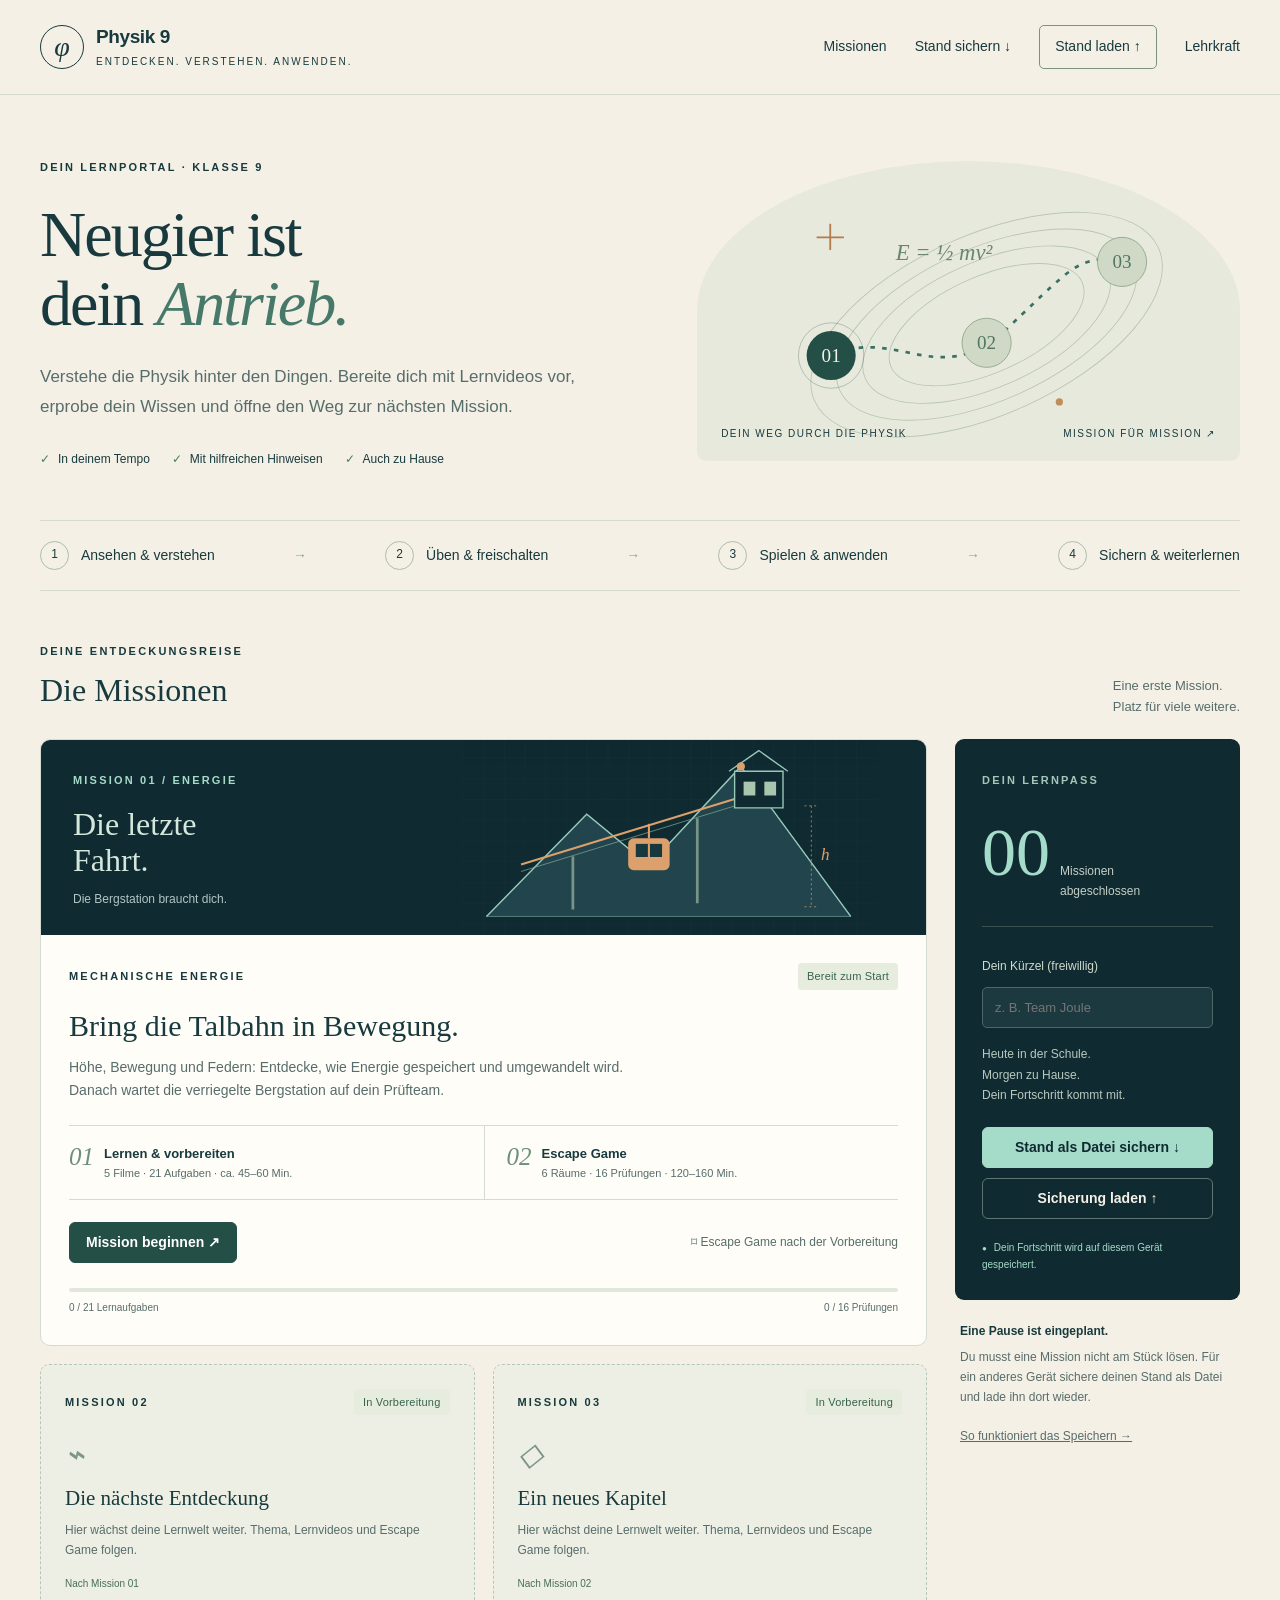
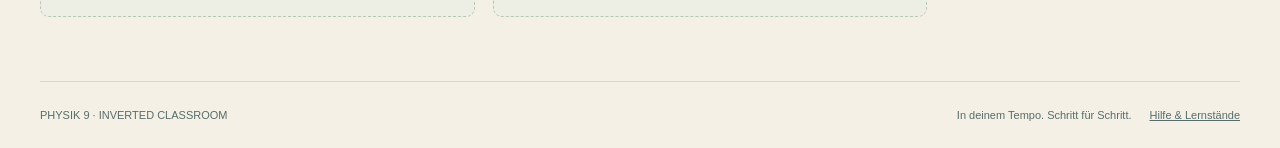
==== index.html @ 2adde5ec "Add mission portal, energy preparation, save files and integrated escape game" ====
<!doctype html><html lang="de"><head><meta charset="utf-8"><meta name="viewport" content="width=device-width, initial-scale=1"><meta name="theme-color" content="#102a31"><meta name="description" content="Physik 9 entdecken: Lernvideos, Übungen und Escape-Missionen mit speicherbarem Lernfortschritt."><title>Dein Weg durch die Physik · Physik 9</title><link rel="icon" href="assets/favicon.svg"><link rel="stylesheet" href="assets/css/site.css"><script defer src="assets/js/lessons.js"></script><script defer src="assets/js/missions.js"></script><script defer src="assets/js/progress.js"></script><script defer src="assets/js/shared.js"></script><script defer src="assets/js/home.js"></script></head><body data-root="" data-page="home"><a class="skip" href="#main">Zum Inhalt</a><header class="site-header"><div class="wrap header-inner"><a class="brand" href="index.html"><span class="brand-mark" aria-hidden="true">φ</span><span><strong>Physik 9</strong><small>ENTDECKEN. VERSTEHEN. ANWENDEN.</small></span></a><nav class="site-nav" aria-label="Hauptnavigation"><a href="index.html#missionen">Missionen</a><button data-save>Stand sichern ↓</button><button data-load class="outline">Stand laden ↑</button><a href="lehrkraft.html">Lehrkraft</a></nav></div></header><div id="portal-notices"></div><noscript><p class="noscript">Bitte aktiviere JavaScript für Aufgaben, Freischaltungen und Lernstände. Die Informationen auf dieser Seite bleiben lesbar.</p></noscript><main id="main" class="wrap"><section class="hero"><div><span class="eyebrow">DEIN LERNPORTAL · KLASSE 9</span><h1>Neugier ist<br>dein <em>Antrieb.</em></h1><p>Verstehe die Physik hinter den Dingen. Bereite dich mit Lernvideos vor, erprobe dein Wissen und öffne den Weg zur nächsten Mission.</p><div class="hero-tags"><span>In deinem Tempo</span><span>Mit hilfreichen Hinweisen</span><span>Auch zu Hause</span></div></div><div class="hero-art"><svg viewBox="0 0 560 330" aria-hidden="true"><g fill="none" stroke="#b8c8b1" stroke-width="1"><ellipse cx="300" cy="180" rx="207" ry="99" transform="rotate(-24 300 180)"/><ellipse cx="300" cy="180" rx="177" ry="84" transform="rotate(-24 300 180)"/><ellipse cx="300" cy="180" rx="146" ry="69" transform="rotate(-24 300 180)"/><ellipse cx="300" cy="180" rx="115" ry="53" transform="rotate(-24 300 180)"/></g><path d="M111 224C196 168 242 261 324 183S400 105 465 110" stroke="#397264" stroke-width="3" fill="none" stroke-dasharray="5 8"/><circle cx="129" cy="214" r="27" fill="#244f47"/><circle cx="300" cy="200" r="27" fill="#d0d9c6" stroke="#91a88a"/><circle cx="449" cy="111" r="27" fill="#d0d9c6" stroke="#91a88a"/><g font-family="Georgia,serif" font-size="21" text-anchor="middle"><text x="129" y="221" fill="#f4f0e5">01</text><text x="300" y="207" fill="#53765f">02</text><text x="449" y="118" fill="#53765f">03</text></g><circle cx="129" cy="214" r="36" fill="none" stroke="#244f47" stroke-opacity=".3"/><path d="M128 69v29M113 84h30" stroke="#b57b4a" stroke-width="2"/><circle cx="380" cy="265" r="4" fill="#bd8f5b"/><text x="200" y="109" font-family="Georgia,serif" font-style="italic" font-size="25" fill="#6a876e">E = ½ mv²</text></svg><div class="art-caption"><span>DEIN WEG DURCH DIE PHYSIK</span><span>MISSION FÜR MISSION ↗</span></div></div></section><div class="pathway" aria-label="Dein Lernweg"><div><b>1</b><span>Ansehen & verstehen</span></div><span>→</span><div><b>2</b><span>Üben & freischalten</span></div><span>→</span><div><b>3</b><span>Spielen & anwenden</span></div><span>→</span><div><b>4</b><span>Sichern & weiterlernen</span></div></div><section id="missionen"><div class="section-heading"><div><span class="eyebrow">DEINE ENTDECKUNGSREISE</span><h2>Die Missionen</h2></div><p>Eine erste Mission.<br>Platz für viele weitere.</p></div><div class="dashboard"><div><article class="mission-card"><div class="mission-cover"><div class="cover-text"><span class="eyebrow">MISSION 01 / ENERGIE</span><strong>Die letzte<br>Fahrt.</strong><p>Die Bergstation braucht dich.</p></div><svg viewBox="0 0 600 340" role="img" aria-label="Bergbahn an einer Bergstation: Höhe, Bewegung und Federpuffer"><defs><pattern id="grid" width="30" height="30" patternUnits="userSpaceOnUse"><path d="M30 0H0V30" stroke="#a5dbc9" stroke-width=".5" fill="none" opacity=".12"/></pattern></defs><rect width="600" height="340" fill="url(#grid)"/><path d="M35 290 180 142 270 216 403 73 562 290Z" fill="#244750" stroke="#7aaca1"/><path d="M35 290 180 142 270 216 403 73 562 290" fill="none" stroke="#a5dbc9" stroke-width="2"/><path d="M85 215 427 110" stroke="#f2ad72" stroke-width="3"/><path d="M85 225 427 120" stroke="#92bbaa"/><path d="M160 203V280M340 148V271" stroke="#849f92" stroke-width="4"/><g transform="translate(270 157)"><path d="M0 -1V20" stroke="#f2ad72" stroke-width="3"/><rect x="-30" y="20" width="60" height="46" rx="8" fill="#f2ad72"/><path d="M-19 28H19V47H-19Z" fill="#183a3e"/><path d="M0 28V47" stroke="#f2ad72" stroke-width="3"/></g><path d="M394 80H464V133H394Z" fill="#102a31" stroke="#a5dbc9" stroke-width="2"/><path d="M386 80 429 50 471 80" fill="none" stroke="#a5dbc9" stroke-width="2"/><rect x="407" y="95" width="17" height="20" fill="#b9d8bb"/><rect x="437" y="95" width="17" height="20" fill="#b9d8bb"/><path d="M505 130V276M495 130H515M495 276H515" stroke="#f2ad72" stroke-dasharray="3 4"/><text x="519" y="208" fill="#f2ad72" font-family="Georgia" font-size="25" font-style="italic">h</text><circle cx="403" cy="73" r="6" fill="#f2ad72"/></svg></div><div class="mission-content"><div class="mission-topline"><span class="eyebrow">MECHANISCHE ENERGIE</span><span class="status-pill" id="energy-status">Bereit zum Start</span></div><h3>Bring die Talbahn in Bewegung.</h3><p>Höhe, Bewegung und Federn: Entdecke, wie Energie gespeichert und umgewandelt wird. Danach wartet die verriegelte Bergstation auf dein Prüfteam.</p><div class="mission-phases"><div class="phase"><span class="phase-number">01</span><div><strong>Lernen & vorbereiten</strong><small>5 Filme · 21 Aufgaben · ca. 45–60 Min.</small></div></div><div class="phase"><span class="phase-number">02</span><div><strong>Escape Game</strong><small>6 Räume · 16 Prüfungen · 120–160 Min.</small></div></div></div><div class="mission-actions"><a class="pbtn primary" href="missions/energy/lernen.html" id="continue-link">Mission beginnen ↗</a><a class="small-link" href="missions/energy/escape.html" id="escape-link" hidden>Direkt zum Escape Game →</a><span class="small-link" id="escape-lock">⌑ Escape Game nach der Vorbereitung</span></div><div class="progress-track" role="img" aria-label="0 von 37 Aufgaben gelöst"><div id="energy-progress" style="width:0%"></div></div><div class="progress-labels"><span id="learn-progress">0 / 21 Lernaufgaben</span><span id="escape-progress">0 / 16 Prüfungen</span></div></div></article><div class="future-grid" id="future-missions"><article class="future-card"><div class="mission-topline"><span class="eyebrow">MISSION 02</span><span class="status-pill">In Vorbereitung</span></div><span class="future-icon" aria-hidden="true">⌁</span><h3>Die nächste Entdeckung</h3><p>Hier wächst deine Lernwelt weiter. Thema, Lernvideos und Escape Game folgen.</p><small id="next-status">Nach Mission 01</small></article><article class="future-card"><div class="mission-topline"><span class="eyebrow">MISSION 03</span><span class="status-pill">In Vorbereitung</span></div><span class="future-icon" aria-hidden="true">◇</span><h3>Ein neues Kapitel</h3><p>Ein weiterer Platz für neue Fragen, überraschende Zusammenhänge und Rätsel.</p><small>Nach Mission 02</small></article></div></div><aside><section class="learning-pass" aria-labelledby="pass-title"><span class="eyebrow" id="pass-title">DEIN LERNPASS</span><div class="pass-count"><strong id="progress-number">00</strong><span>Missionen<br>abgeschlossen</span></div><div class="pass-line"></div><label for="nickname">Dein Kürzel (freiwillig)</label><input id="nickname" maxlength="45" placeholder="z. B. Team Joule" autocomplete="off"><p>Heute in der Schule.<br>Morgen zu Hause.<br>Dein Fortschritt kommt mit.</p><button class="pbtn primary" data-save>Stand als Datei sichern ↓</button><button class="pbtn" data-load>Sicherung laden ↑</button><p class="save-indicator" id="last-saved">Dein Fortschritt wird auf diesem Gerät gespeichert.</p></section><div class="pass-bottom"><strong>Eine Pause ist eingeplant.</strong>Du musst eine Mission nicht am Stück lösen. Für ein anderes Gerät sichere deinen Stand als Datei und lade ihn dort wieder.<br><br><a href="hilfe.html">So funktioniert das Speichern →</a></div></aside></div></section></main><footer class="wrap footer"><span>PHYSIK 9 · INVERTED CLASSROOM</span><div><span>In deinem Tempo. Schritt für Schritt.</span><a href="hilfe.html">Hilfe & Lernstände</a></div></footer></body></html>
---- assets/css/site.css ----
@import url('portal-bar.css');
:root{--paper:#f4f0e5;--ink:#183a3e;--muted:#576d6c;--line:#d4dbd1;--green:#244f47;--mint:#a5dbc9;--orange:#f2ad72;--dark:#102a31;--white:#fffdf7}
*{box-sizing:border-box}html{scroll-behavior:smooth}body{margin:0;background:var(--paper);color:var(--ink);font:16px/1.65 'Segoe UI',Arial,sans-serif}button,input,textarea,select{font:inherit}button,a,input,select,textarea{-webkit-tap-highlight-color:transparent}a{color:inherit}button{cursor:pointer}button:disabled{cursor:not-allowed}button:focus-visible,a:focus-visible,input:focus-visible,select:focus-visible,textarea:focus-visible,summary:focus-visible{outline:3px solid #b87132;outline-offset:4px}[hidden]{display:none!important}.wrap{width:min(1200px,calc(100% - 64px));margin:auto}.skip{position:fixed;top:-60px;left:20px;background:white;padding:12px;z-index:999}.skip:focus{top:10px}.site-header{border-bottom:1px solid var(--line)}.header-inner{min-height:94px;display:flex;align-items:center;justify-content:space-between;gap:24px}.brand{text-decoration:none;display:flex;align-items:center;gap:12px;line-height:1.2}.brand-mark{width:44px;height:44px;border-radius:50%;border:1px solid var(--ink);display:grid;place-items:center;font:italic 28px Georgia,serif}.brand strong{display:block;font-size:19px;letter-spacing:-.4px}.brand small{display:block;font-size:10px;letter-spacing:2px;margin-top:7px}.site-nav{display:flex;align-items:center;gap:28px;font-size:14px}.site-nav a{text-decoration:none}.site-nav a:hover{text-decoration:underline;text-underline-offset:5px}.site-nav button{background:none;border:0;color:var(--ink);padding:8px 0;font-size:14px}.site-nav .outline{border:1px solid #7b9184;border-radius:5px;padding:9px 15px}.eyebrow{font-size:11px;letter-spacing:2.2px;text-transform:uppercase;font-weight:650}.hero{padding:58px 0 50px;display:grid;grid-template-columns:1.1fr 1fr;gap:60px;align-items:center}.hero h1{font:400 clamp(42px,5vw,67px)/1.07 Georgia,'Times New Roman',serif;letter-spacing:-2px;margin:22px 0 24px}.hero h1 em{font-weight:400;color:#47796a}.hero p{max-width:540px;color:var(--muted);font-size:17px;line-height:1.75}.hero-tags{display:flex;gap:22px;flex-wrap:wrap;margin-top:28px;font-size:12px}.hero-tags span:before{content:'✓';color:#457b61;margin-right:8px}.hero-art{height:300px;position:relative;border-radius:50% 50% 9px 9px;background:#e8e9dd;overflow:hidden;display:grid;place-items:center}.hero-art svg{width:100%;height:100%}.art-caption{position:absolute;bottom:20px;left:24px;right:24px;display:flex;justify-content:space-between;font:10px/1.4 'Segoe UI',sans-serif;letter-spacing:1.5px}.pathway{display:flex;justify-content:space-between;align-items:center;border-block:1px solid var(--line);padding:20px 0;margin-bottom:46px;font-size:14px}.pathway>div{display:flex;gap:12px;align-items:center}.pathway b{display:grid;place-items:center;border:1px solid #acbdae;width:29px;height:29px;border-radius:50%;font-size:12px;font-weight:500}.pathway>span{color:#8aa394}.section-heading{display:flex;align-items:end;justify-content:space-between;gap:20px;margin:0 0 22px}.section-heading h2{font:400 32px/1.2 Georgia,serif;margin:8px 0}.section-heading p{font-size:13px;color:var(--muted);margin:0}.dashboard{display:grid;grid-template-columns:minmax(0,1fr) 285px;gap:28px;margin-bottom:64px}.mission-card{background:var(--white);border:1px solid var(--line);border-radius:10px;overflow:hidden}.mission-cover{background:var(--dark);height:195px;position:relative;overflow:hidden;color:#d3e7dd;display:flex;align-items:center;padding:32px}.mission-cover svg{position:absolute;right:0;top:-24px;width:58%;height:235px;opacity:.9}.cover-text{position:relative;z-index:1;max-width:50%}.cover-text .eyebrow{color:var(--mint)}.cover-text strong{display:block;font:32px/1.13 Georgia,serif;margin-top:14px}.cover-text p{font-size:12px;color:#b1c5c4;margin:12px 0 0}.mission-content{padding:28px}.mission-topline{display:flex;align-items:center;justify-content:space-between;gap:10px}.status-pill{display:inline-block;font-size:11px;border-radius:4px;background:#e6eddf;color:#37634d;padding:4px 9px;letter-spacing:.2px}.status-pill.done{background:#245445;color:white}.mission-content h3{font:30px/1.2 Georgia,serif;margin:18px 0 12px}.mission-content>p{color:var(--muted);font-size:14px;max-width:600px;margin:0 0 23px}.mission-phases{display:grid;grid-template-columns:1fr 1fr;border-block:1px solid var(--line);margin-bottom:22px}.phase{padding:17px 0;display:flex;gap:10px}.phase+.phase{border-left:1px solid var(--line);padding-left:22px}.phase-number{color:#6e8f7b;font:italic 25px Georgia,serif}.phase strong{display:block;font-size:13px}.phase small{display:block;font-size:11px;color:var(--muted)}.mission-actions{display:flex;align-items:center;justify-content:space-between;gap:15px;flex-wrap:wrap}.mission-actions .small-link{font-size:12px;color:var(--muted)}.progress-track{height:4px;background:#e2e7db;overflow:hidden;border-radius:3px;margin-top:25px}.progress-track>div{height:100%;background:#54866a;transition:width .3s}.progress-labels{display:flex;justify-content:space-between;font-size:10px;color:var(--muted);margin-top:8px}.future-grid{display:grid;grid-template-columns:1fr 1fr;gap:18px;margin-top:18px}.future-card{padding:24px;border:1px dashed #b6c6b7;border-radius:9px;background:#eeefe4}.future-card .future-icon{font:italic 32px Georgia,serif;color:#7b9586;display:block;margin:20px 0 12px}.future-card h3{font:21px/1.3 Georgia,serif;margin:0 0 9px}.future-card p{font-size:12px;color:var(--muted);margin:8px 0 15px}.future-card small{display:block;font-size:10px;color:#486e58;margin-top:11px}.learning-pass{background:var(--dark);color:var(--paper);padding:27px;border-radius:9px;align-self:start}.learning-pass .eyebrow{color:#a5c7b9}.pass-count{display:flex;gap:10px;align-items:baseline;margin:25px 0 0}.pass-count strong{font:68px/1 Georgia,serif;color:var(--mint)}.pass-count span{font-size:12px;color:#c3cfc6}.pass-line{height:1px;background:#3b5150;margin:25px 0}.learning-pass label{font-size:12px;color:#d0dacd}.learning-pass input{display:block;width:100%;background:#1d3940;border:1px solid #4d6667;border-radius:5px;color:var(--paper);padding:9px 12px;margin:8px 0 16px;font-size:13px}.learning-pass p{font-size:12px;color:#b8c9c0;line-height:1.7}.learning-pass .pbtn{width:100%;margin-top:10px;border-color:#5d7770}.learning-pass .pbtn.primary{background:var(--mint);border-color:var(--mint);color:var(--dark)}.save-indicator{font-size:10px!important;color:#a5dbc9!important;margin:20px 0 0}.save-indicator:before{content:'●';font-size:8px;margin-right:7px}.pass-bottom{padding:22px 5px;color:var(--muted);font-size:12px}.pass-bottom strong{color:var(--ink);display:block;margin-bottom:6px}.pass-bottom a{font-size:12px}.footer{display:flex;justify-content:space-between;gap:20px;border-top:1px solid var(--line);padding:24px 0;font-size:11px;color:var(--muted)}.footer a{margin-left:18px}.breadcrumb{display:flex;gap:9px;color:var(--muted);font-size:12px;padding:25px 0}.breadcrumb a{text-decoration:none}.learn-layout{display:grid;grid-template-columns:230px minmax(0,1fr);gap:40px;padding:15px 0 70px}.chapter-sidebar{align-self:start;position:sticky;top:24px}.chapter-sidebar h2{font:25px/1.2 Georgia,serif;margin:10px 0}.chapter-sidebar p{font-size:12px;color:var(--muted);margin:12px 0 20px}.chapter-link{display:flex;gap:12px;align-items:center;padding:16px 12px;border:0;border-bottom:1px solid var(--line);width:100%;color:var(--ink);text-align:left;background:none;font-size:13px}.chapter-link>span{font:15px Georgia,serif;min-width:22px}.chapter-link small{display:block;font-size:10px;color:var(--muted);margin-top:3px}.chapter-link.active{background:#e2e8db;border-radius:6px;border-color:transparent}.chapter-link.complete>span{color:#3d8062}.chapter-link:disabled{opacity:.55}.chapter-link b{margin-left:auto}.sidebar-note{font-size:11px!important;border:1px solid var(--line);padding:16px;border-radius:6px;margin-top:24px!important}.lesson-heading h1{font:44px/1.14 Georgia,serif;letter-spacing:-1px;margin:14px 0}.lesson-heading>p{color:var(--muted);max-width:660px;margin-bottom:20px}.lesson-meta{display:flex;justify-content:space-between;align-items:center;margin-bottom:23px;font-size:12px;color:var(--muted)}.video-panel{background:var(--dark);padding:8px;border-radius:9px;color:white}.video-panel video{display:block;width:100%;aspect-ratio:16/9;background:var(--dark);border-radius:5px}.video-tools{display:flex;align-items:center;justify-content:space-between;padding:13px 15px;font-size:12px;color:#cae1d7}.video-tools select{padding:4px 8px;margin-left:7px;background:#1d3f46;color:white;border:1px solid #75968b;border-radius:5px}.scene-jumps{display:flex;gap:7px;flex-wrap:wrap;padding:0 14px 15px}.chip-button{background:none;border:1px solid #507068;color:#cee1d6;border-radius:20px;font-size:10px;padding:5px 10px}.reading-wrap{margin:22px 0;border-block:1px solid var(--line);padding:17px 0;font-size:14px}.reading-wrap>summary{cursor:pointer;font-weight:600;list-style-position:inside}.reading-wrap h3{font-size:16px;margin:23px 0 6px}.reading-wrap p{color:var(--muted);margin:6px 0 17px}.reading-wrap details{margin:25px 0}.rule-box{padding:20px 24px;background:#e3ebdd;border-left:3px solid #5d9678;margin:25px 0}.rule-box p{margin:9px 0 0;font-size:15px}.exercise-section{margin-top:38px}.exercise-section h2{font:29px Georgia,serif}.section-intro{color:var(--muted);font-size:14px}.exercise{margin:19px 0;background:var(--white);border:1px solid var(--line);border-radius:7px;padding:25px}.exercise.solved{border-color:#8eb69a}.exercise-head{display:flex;align-items:center;justify-content:space-between;gap:12px}.exercise-status{font-size:11px;color:var(--muted)}.exercise h3{font-size:16px;line-height:1.6;font-weight:500;margin:16px 0}.choices{padding:0;border:0;margin:0;display:grid;gap:8px}.choices label{display:flex;align-items:start;gap:10px;padding:10px 13px;background:#f0f2e9;border:1px solid transparent;border-radius:4px;font-size:14px;cursor:pointer}.choices label:has(input:checked){border-color:#568069;background:#e4edde}.choices input{accent-color:#3c7958;margin-top:6px;flex-shrink:0}.answer-unit{display:flex;align-items:center;max-width:400px;gap:15px}.answer-unit input{width:100%;min-width:0;background:#f7f8f0;border:1px solid #abbcae;border-radius:5px;padding:10px 13px;color:var(--ink)}.answer-unit span{font-size:13px;white-space:nowrap}.exercise-actions{display:flex;align-items:center;gap:24px;margin-top:20px}.hint-button{background:transparent;border:0;border-bottom:1px solid #778b7b;color:var(--muted);font-size:12px;padding:0}.task-feedback{font-size:13px;margin:16px 0 0;min-height:0}.task-feedback:empty{display:none}.correct{color:#2e7452}.incorrect{color:#9b3d27}.task-hint{font-size:13px;color:#6f562f;background:#fbedd4;padding:12px 15px;border-radius:4px;margin:18px 0 0}.note-box{margin:30px 0}.note-box label{display:block;font-size:14px;font-weight:600;margin-bottom:8px}.note-box small{display:block;font-size:12px;color:var(--muted);margin-bottom:12px}.note-box textarea{width:100%;min-height:100px;padding:15px;border:1px solid #b0c0ae;background:#fffdf6;border-radius:6px;color:var(--ink);resize:vertical}.chapter-bottom{display:flex;justify-content:space-between;align-items:center;gap:25px;border-top:1px solid var(--line);padding-top:24px}.chapter-bottom p{font-size:12px;color:var(--muted);max-width:380px}.ready-panel{background:#ddebdc;padding:25px;border-radius:8px;margin-top:30px}.ready-panel h2{font:29px Georgia,serif;margin-top:0}.ready-panel p{font-size:14px;color:var(--muted)}.article{max-width:860px;padding-bottom:60px}.article h1{font:48px/1.1 Georgia,serif}.article h2{font:29px/1.3 Georgia,serif;margin-top:36px}.article h3{font-size:18px}.article p,.article li{color:var(--muted);font-size:15px}.article code{background:#e2e7dc;padding:2px 5px;border-radius:4px}.article table{border-collapse:collapse;width:100%;font-size:14px}.article th,.article td{padding:13px 16px;border:1px solid var(--line);text-align:left}.callout{padding:22px;background:#e4e9dc;border-left:3px solid #65987a;margin:25px 0}.callout p{margin:8px 0}.teacher-actions{display:flex;gap:12px;flex-wrap:wrap}.worksheet-only{display:none}.noscript{padding:20px;background:#ffebce}
@media(max-width:1000px){.wrap{width:calc(100% - 40px)}.hero{gap:25px}.hero-art{height:260px}.dashboard{grid-template-columns:minmax(0,1fr) 260px;gap:20px}.site-nav{gap:18px}.learn-layout{grid-template-columns:190px minmax(0,1fr);gap:25px}.mission-content{padding:22px}.mission-cover{padding:25px}.cover-text strong{font-size:29px}}
@media(max-width:760px){.header-inner{min-height:80px;flex-wrap:wrap;padding:18px 0;gap:18px}.site-nav{width:100%;justify-content:space-between;font-size:12px;gap:12px}.site-nav button{font-size:12px}.brand-mark{width:36px;height:36px;font-size:24px}.brand strong{font-size:17px}.brand small{font-size:9px}.hero{padding:35px 0;grid-template-columns:1fr;gap:25px}.hero h1{font-size:48px;margin:16px 0}.hero p{font-size:15px}.hero-art{height:230px}.hero-tags{margin-top:18px;gap:16px}.pathway{gap:9px;flex-wrap:wrap;margin-bottom:30px;font-size:11px;padding:16px 0}.pathway>div{gap:7px}.pathway b{width:23px;height:23px;font-size:10px}.pathway>span{display:none}.section-heading h2{font-size:28px}.section-heading>p{max-width:150px;text-align:right;font-size:11px}.dashboard{grid-template-columns:1fr;margin-bottom:40px}.learning-pass{padding:25px}.pass-count{margin:18px 0}.pass-count strong{font-size:48px}.future-grid{gap:13px}.future-card{padding:19px}.future-card h3{font-size:19px}.mission-cover{height:185px}.cover-text strong{font-size:27px}.mission-cover svg{width:60%;right:-20px}.mission-phases{grid-template-columns:1fr}.phase+.phase{border-left:0;border-top:1px solid var(--line);padding-left:0}.mission-actions .pbtn{width:100%}.footer{flex-wrap:wrap;gap:10px}.footer a{margin-left:0;margin-right:15px}.learn-layout{grid-template-columns:1fr;gap:24px;padding-top:0}.chapter-sidebar{position:static}.chapter-sidebar h2,.chapter-sidebar>.eyebrow,.sidebar-note{display:none}.chapter-sidebar>p{margin:0 0 15px}.chapter-link{min-width:145px;width:auto;flex:1;font-size:11px;padding:12px 10px}.chapter-link small{font-size:9px}.chapter-link>span{font-size:13px;min-width:17px}.chapter-link b{display:none}#chapter-nav{display:flex;overflow-x:auto;gap:5px;padding-bottom:10px}.lesson-heading h1{font-size:36px}.lesson-heading>p{font-size:14px}.exercise{padding:19px}.exercise-head .eyebrow{font-size:10px}.exercise h3{font-size:15px}.chapter-bottom{flex-direction:column;align-items:stretch;gap:8px}.chapter-bottom p{max-width:none}.video-tools{font-size:10px;padding:12px 8px}.scene-jumps{padding:0 7px 10px}.chip-button{font-size:9px}.article h1{font-size:38px}.article table{font-size:12px}.article th,.article td{padding:9px}.breadcrumb{font-size:11px;flex-wrap:wrap}.hero h1{letter-spacing:-1.2px}}
.learn-layout>*{min-width:0}.chapter-sidebar{min-width:0}#chapter-nav{max-width:100%}.dashboard>*{min-width:0}.mission-topline{flex-wrap:wrap}
@media(max-width:480px){.future-grid{grid-template-columns:1fr}.hero h1{font-size:43px}.hero-tags{font-size:11px}.lesson-heading h1{font-size:33px}.site-nav{gap:8px}.site-nav .outline{padding:8px 10px}.section-heading>p{max-width:130px}.video-tools{flex-wrap:wrap;gap:8px}}
@media(prefers-reduced-motion:reduce){html{scroll-behavior:auto}*{transition:none!important}}
@media print{.site-header,.chapter-sidebar,.breadcrumb,.video-panel,.exercise-actions,.chapter-bottom,.site-nav,.footer,.ready-panel,.hero-art,.learning-pass,.future-grid{display:none!important}body{background:white;color:black;font-size:11pt}.wrap{width:100%}.learn-layout{display:block;padding:0}.lesson-heading h1{font-size:25pt}.exercise{break-inside:avoid;padding:12pt;margin:12pt 0}.reading-wrap{display:block}.reading-wrap>summary{display:none}.reading-wrap:not([open])>*{display:block}.reading-wrap details{display:none}.task-hint,.task-feedback{display:none}.choices label{background:none}.note-box textarea{min-height:80pt}a{text-decoration:none}.worksheet-only{display:block}}
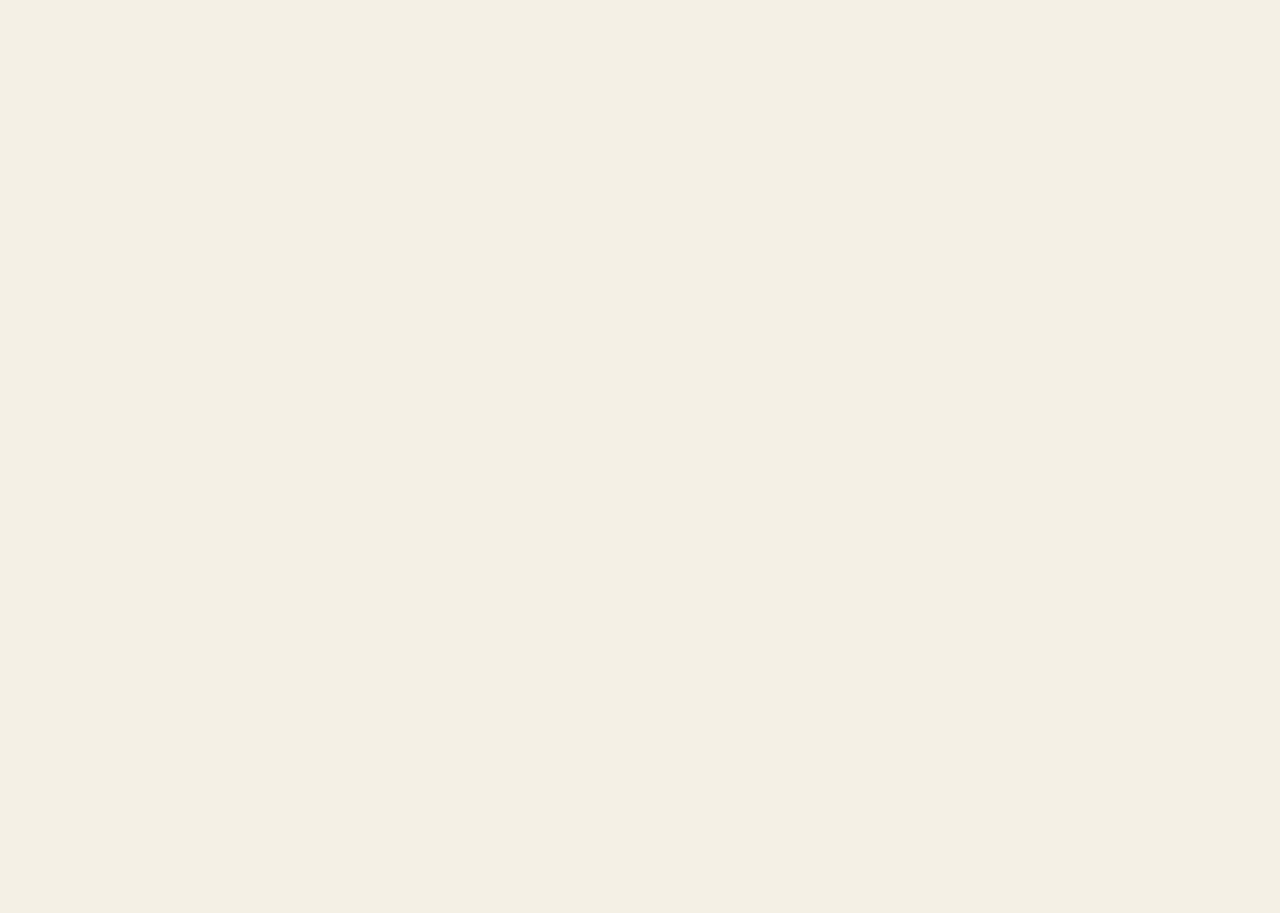
==== commit fb5867e6: "Add student and teacher sign-in with encrypted teacher materials Require role verification for teach" ====
--- a/index.html
+++ b/index.html
@@ -1 +1 @@
-<!doctype html><html lang="de"><head><meta charset="utf-8"><meta name="viewport" content="width=device-width, initial-scale=1"><meta name="theme-color" content="#102a31"><meta name="description" content="Physik 9 entdecken: Lernvideos, Übungen und Escape-Missionen mit speicherbarem Lernfortschritt."><title>Dein Weg durch die Physik · Physik 9</title><link rel="icon" href="assets/favicon.svg"><link rel="stylesheet" href="assets/css/site.css"><script defer src="assets/js/lessons.js"></script><script defer src="assets/js/missions.js"></script><script defer src="assets/js/progress.js"></script><script defer src="assets/js/shared.js"></script><script defer src="assets/js/home.js"></script></head><body data-root="" data-page="home"><a class="skip" href="#main">Zum Inhalt</a><header class="site-header"><div class="wrap header-inner"><a class="brand" href="index.html"><span class="brand-mark" aria-hidden="true">φ</span><span><strong>Physik 9</strong><small>ENTDECKEN. VERSTEHEN. ANWENDEN.</small></span></a><nav class="site-nav" aria-label="Hauptnavigation"><a href="index.html#missionen">Missionen</a><button data-save>Stand sichern ↓</button><button data-load class="outline">Stand laden ↑</button><a href="lehrkraft.html">Lehrkraft</a></nav></div></header><div id="portal-notices"></div><noscript><p class="noscript">Bitte aktiviere JavaScript für Aufgaben, Freischaltungen und Lernstände. Die Informationen auf dieser Seite bleiben lesbar.</p></noscript><main id="main" class="wrap"><section class="hero"><div><span class="eyebrow">DEIN LERNPORTAL · KLASSE 9</span><h1>Neugier ist<br>dein <em>Antrieb.</em></h1><p>Verstehe die Physik hinter den Dingen. Bereite dich mit Lernvideos vor, erprobe dein Wissen und öffne den Weg zur nächsten Mission.</p><div class="hero-tags"><span>In deinem Tempo</span><span>Mit hilfreichen Hinweisen</span><span>Auch zu Hause</span></div></div><div class="hero-art"><svg viewBox="0 0 560 330" aria-hidden="true"><g fill="none" stroke="#b8c8b1" stroke-width="1"><ellipse cx="300" cy="180" rx="207" ry="99" transform="rotate(-24 300 180)"/><ellipse cx="300" cy="180" rx="177" ry="84" transform="rotate(-24 300 180)"/><ellipse cx="300" cy="180" rx="146" ry="69" transform="rotate(-24 300 180)"/><ellipse cx="300" cy="180" rx="115" ry="53" transform="rotate(-24 300 180)"/></g><path d="M111 224C196 168 242 261 324 183S400 105 465 110" stroke="#397264" stroke-width="3" fill="none" stroke-dasharray="5 8"/><circle cx="129" cy="214" r="27" fill="#244f47"/><circle cx="300" cy="200" r="27" fill="#d0d9c6" stroke="#91a88a"/><circle cx="449" cy="111" r="27" fill="#d0d9c6" stroke="#91a88a"/><g font-family="Georgia,serif" font-size="21" text-anchor="middle"><text x="129" y="221" fill="#f4f0e5">01</text><text x="300" y="207" fill="#53765f">02</text><text x="449" y="118" fill="#53765f">03</text></g><circle cx="129" cy="214" r="36" fill="none" stroke="#244f47" stroke-opacity=".3"/><path d="M128 69v29M113 84h30" stroke="#b57b4a" stroke-width="2"/><circle cx="380" cy="265" r="4" fill="#bd8f5b"/><text x="200" y="109" font-family="Georgia,serif" font-style="italic" font-size="25" fill="#6a876e">E = ½ mv²</text></svg><div class="art-caption"><span>DEIN WEG DURCH DIE PHYSIK</span><span>MISSION FÜR MISSION ↗</span></div></div></section><div class="pathway" aria-label="Dein Lernweg"><div><b>1</b><span>Ansehen & verstehen</span></div><span>→</span><div><b>2</b><span>Üben & freischalten</span></div><span>→</span><div><b>3</b><span>Spielen & anwenden</span></div><span>→</span><div><b>4</b><span>Sichern & weiterlernen</span></div></div><section id="missionen"><div class="section-heading"><div><span class="eyebrow">DEINE ENTDECKUNGSREISE</span><h2>Die Missionen</h2></div><p>Eine erste Mission.<br>Platz für viele weitere.</p></div><div class="dashboard"><div><article class="mission-card"><div class="mission-cover"><div class="cover-text"><span class="eyebrow">MISSION 01 / ENERGIE</span><strong>Die letzte<br>Fahrt.</strong><p>Die Bergstation braucht dich.</p></div><svg viewBox="0 0 600 340" role="img" aria-label="Bergbahn an einer Bergstation: Höhe, Bewegung und Federpuffer"><defs><pattern id="grid" width="30" height="30" patternUnits="userSpaceOnUse"><path d="M30 0H0V30" stroke="#a5dbc9" stroke-width=".5" fill="none" opacity=".12"/></pattern></defs><rect width="600" height="340" fill="url(#grid)"/><path d="M35 290 180 142 270 216 403 73 562 290Z" fill="#244750" stroke="#7aaca1"/><path d="M35 290 180 142 270 216 403 73 562 290" fill="none" stroke="#a5dbc9" stroke-width="2"/><path d="M85 215 427 110" stroke="#f2ad72" stroke-width="3"/><path d="M85 225 427 120" stroke="#92bbaa"/><path d="M160 203V280M340 148V271" stroke="#849f92" stroke-width="4"/><g transform="translate(270 157)"><path d="M0 -1V20" stroke="#f2ad72" stroke-width="3"/><rect x="-30" y="20" width="60" height="46" rx="8" fill="#f2ad72"/><path d="M-19 28H19V47H-19Z" fill="#183a3e"/><path d="M0 28V47" stroke="#f2ad72" stroke-width="3"/></g><path d="M394 80H464V133H394Z" fill="#102a31" stroke="#a5dbc9" stroke-width="2"/><path d="M386 80 429 50 471 80" fill="none" stroke="#a5dbc9" stroke-width="2"/><rect x="407" y="95" width="17" height="20" fill="#b9d8bb"/><rect x="437" y="95" width="17" height="20" fill="#b9d8bb"/><path d="M505 130V276M495 130H515M495 276H515" stroke="#f2ad72" stroke-dasharray="3 4"/><text x="519" y="208" fill="#f2ad72" font-family="Georgia" font-size="25" font-style="italic">h</text><circle cx="403" cy="73" r="6" fill="#f2ad72"/></svg></div><div class="mission-content"><div class="mission-topline"><span class="eyebrow">MECHANISCHE ENERGIE</span><span class="status-pill" id="energy-status">Bereit zum Start</span></div><h3>Bring die Talbahn in Bewegung.</h3><p>Höhe, Bewegung und Federn: Entdecke, wie Energie gespeichert und umgewandelt wird. Danach wartet die verriegelte Bergstation auf dein Prüfteam.</p><div class="mission-phases"><div class="phase"><span class="phase-number">01</span><div><strong>Lernen & vorbereiten</strong><small>5 Filme · 21 Aufgaben · ca. 45–60 Min.</small></div></div><div class="phase"><span class="phase-number">02</span><div><strong>Escape Game</strong><small>6 Räume · 16 Prüfungen · 120–160 Min.</small></div></div></div><div class="mission-actions"><a class="pbtn primary" href="missions/energy/lernen.html" id="continue-link">Mission beginnen ↗</a><a class="small-link" href="missions/energy/escape.html" id="escape-link" hidden>Direkt zum Escape Game →</a><span class="small-link" id="escape-lock">⌑ Escape Game nach der Vorbereitung</span></div><div class="progress-track" role="img" aria-label="0 von 37 Aufgaben gelöst"><div id="energy-progress" style="width:0%"></div></div><div class="progress-labels"><span id="learn-progress">0 / 21 Lernaufgaben</span><span id="escape-progress">0 / 16 Prüfungen</span></div></div></article><div class="future-grid" id="future-missions"><article class="future-card"><div class="mission-topline"><span class="eyebrow">MISSION 02</span><span class="status-pill">In Vorbereitung</span></div><span class="future-icon" aria-hidden="true">⌁</span><h3>Die nächste Entdeckung</h3><p>Hier wächst deine Lernwelt weiter. Thema, Lernvideos und Escape Game folgen.</p><small id="next-status">Nach Mission 01</small></article><article class="future-card"><div class="mission-topline"><span class="eyebrow">MISSION 03</span><span class="status-pill">In Vorbereitung</span></div><span class="future-icon" aria-hidden="true">◇</span><h3>Ein neues Kapitel</h3><p>Ein weiterer Platz für neue Fragen, überraschende Zusammenhänge und Rätsel.</p><small>Nach Mission 02</small></article></div></div><aside><section class="learning-pass" aria-labelledby="pass-title"><span class="eyebrow" id="pass-title">DEIN LERNPASS</span><div class="pass-count"><strong id="progress-number">00</strong><span>Missionen<br>abgeschlossen</span></div><div class="pass-line"></div><label for="nickname">Dein Kürzel (freiwillig)</label><input id="nickname" maxlength="45" placeholder="z. B. Team Joule" autocomplete="off"><p>Heute in der Schule.<br>Morgen zu Hause.<br>Dein Fortschritt kommt mit.</p><button class="pbtn primary" data-save>Stand als Datei sichern ↓</button><button class="pbtn" data-load>Sicherung laden ↑</button><p class="save-indicator" id="last-saved">Dein Fortschritt wird auf diesem Gerät gespeichert.</p></section><div class="pass-bottom"><strong>Eine Pause ist eingeplant.</strong>Du musst eine Mission nicht am Stück lösen. Für ein anderes Gerät sichere deinen Stand als Datei und lade ihn dort wieder.<br><br><a href="hilfe.html">So funktioniert das Speichern →</a></div></aside></div></section></main><footer class="wrap footer"><span>PHYSIK 9 · INVERTED CLASSROOM</span><div><span>In deinem Tempo. Schritt für Schritt.</span><a href="hilfe.html">Hilfe & Lernstände</a></div></footer></body></html>+<!doctype html><html lang="de" data-auth-state="pending"><head><style>html[data-auth-state="pending"] body{visibility:hidden}</style><meta charset="utf-8"><meta name="viewport" content="width=device-width, initial-scale=1"><meta name="theme-color" content="#102a31"><meta name="description" content="Physik 9 entdecken: Lernvideos, Übungen und Escape-Missionen mit speicherbarem Lernfortschritt."><title>Dein Weg durch die Physik · Physik 9</title><link rel="icon" href="assets/favicon.svg"><link rel="stylesheet" href="assets/css/site.css"><link rel="stylesheet" href="assets/css/auth.css?v=roles1"><script defer src="assets/js/auth-crypto.js?v=roles1"></script><script defer src="assets/js/auth.js?v=roles1"></script><script defer src="assets/js/lessons.js?v=roles1"></script><script defer src="assets/js/missions.js?v=roles1"></script><script defer src="assets/js/progress.js?v=roles1"></script><script defer src="assets/js/shared.js?v=roles1"></script><script defer src="assets/js/home.js?v=roles1"></script></head><body data-root="" data-page="home"><a class="skip" href="#main">Zum Inhalt</a><header class="site-header"><div class="wrap header-inner"><a class="brand" href="index.html"><span class="brand-mark" aria-hidden="true">φ</span><span><strong>Physik 9</strong><small>ENTDECKEN. VERSTEHEN. ANWENDEN.</small></span></a><nav class="site-nav" aria-label="Hauptnavigation"><a href="index.html#missionen">Missionen</a><button data-save>Stand sichern ↓</button><button data-load class="outline">Stand laden ↑</button><a data-teacher-only hidden href="lehrkraft.html">Lehrkraft</a></nav></div></header><div id="portal-notices"></div><main id="main" class="wrap"><section class="hero"><div><span class="eyebrow">DEIN LERNPORTAL · KLASSE 9</span><h1>Neugier ist<br>dein <em>Antrieb.</em></h1><p>Verstehe die Physik hinter den Dingen. Bereite dich mit Lernvideos vor, erprobe dein Wissen und öffne den Weg zur nächsten Mission.</p><div class="hero-tags"><span>In deinem Tempo</span><span>Mit hilfreichen Hinweisen</span><span>Auch zu Hause</span></div></div><div class="hero-art"><svg viewBox="0 0 560 330" aria-hidden="true"><g fill="none" stroke="#b8c8b1" stroke-width="1"><ellipse cx="300" cy="180" rx="207" ry="99" transform="rotate(-24 300 180)"/><ellipse cx="300" cy="180" rx="177" ry="84" transform="rotate(-24 300 180)"/><ellipse cx="300" cy="180" rx="146" ry="69" transform="rotate(-24 300 180)"/><ellipse cx="300" cy="180" rx="115" ry="53" transform="rotate(-24 300 180)"/></g><path d="M111 224C196 168 242 261 324 183S400 105 465 110" stroke="#397264" stroke-width="3" fill="none" stroke-dasharray="5 8"/><circle cx="129" cy="214" r="27" fill="#244f47"/><circle cx="300" cy="200" r="27" fill="#d0d9c6" stroke="#91a88a"/><circle cx="449" cy="111" r="27" fill="#d0d9c6" stroke="#91a88a"/><g font-family="Georgia,serif" font-size="21" text-anchor="middle"><text x="129" y="221" fill="#f4f0e5">01</text><text x="300" y="207" fill="#53765f">02</text><text x="449" y="118" fill="#53765f">03</text></g><circle cx="129" cy="214" r="36" fill="none" stroke="#244f47" stroke-opacity=".3"/><path d="M128 69v29M113 84h30" stroke="#b57b4a" stroke-width="2"/><circle cx="380" cy="265" r="4" fill="#bd8f5b"/><text x="200" y="109" font-family="Georgia,serif" font-style="italic" font-size="25" fill="#6a876e">E = ½ mv²</text></svg><div class="art-caption"><span>DEIN WEG DURCH DIE PHYSIK</span><span>MISSION FÜR MISSION ↗</span></div></div></section><div class="pathway" aria-label="Dein Lernweg"><div><b>1</b><span>Ansehen & verstehen</span></div><span>→</span><div><b>2</b><span>Üben & freischalten</span></div><span>→</span><div><b>3</b><span>Spielen & anwenden</span></div><span>→</span><div><b>4</b><span>Sichern & weiterlernen</span></div></div><section id="missionen"><div class="section-heading"><div><span class="eyebrow">DEINE ENTDECKUNGSREISE</span><h2>Die Missionen</h2></div><p>Eine erste Mission.<br>Platz für viele weitere.</p></div><div class="dashboard"><div><article class="mission-card"><div class="mission-cover"><div class="cover-text"><span class="eyebrow">MISSION 01 / ENERGIE</span><strong>Die letzte<br>Fahrt.</strong><p>Die Bergstation braucht dich.</p></div><svg viewBox="0 0 600 340" role="img" aria-label="Bergbahn an einer Bergstation: Höhe, Bewegung und Federpuffer"><defs><pattern id="grid" width="30" height="30" patternUnits="userSpaceOnUse"><path d="M30 0H0V30" stroke="#a5dbc9" stroke-width=".5" fill="none" opacity=".12"/></pattern></defs><rect width="600" height="340" fill="url(#grid)"/><path d="M35 290 180 142 270 216 403 73 562 290Z" fill="#244750" stroke="#7aaca1"/><path d="M35 290 180 142 270 216 403 73 562 290" fill="none" stroke="#a5dbc9" stroke-width="2"/><path d="M85 215 427 110" stroke="#f2ad72" stroke-width="3"/><path d="M85 225 427 120" stroke="#92bbaa"/><path d="M160 203V280M340 148V271" stroke="#849f92" stroke-width="4"/><g transform="translate(270 157)"><path d="M0 -1V20" stroke="#f2ad72" stroke-width="3"/><rect x="-30" y="20" width="60" height="46" rx="8" fill="#f2ad72"/><path d="M-19 28H19V47H-19Z" fill="#183a3e"/><path d="M0 28V47" stroke="#f2ad72" stroke-width="3"/></g><path d="M394 80H464V133H394Z" fill="#102a31" stroke="#a5dbc9" stroke-width="2"/><path d="M386 80 429 50 471 80" fill="none" stroke="#a5dbc9" stroke-width="2"/><rect x="407" y="95" width="17" height="20" fill="#b9d8bb"/><rect x="437" y="95" width="17" height="20" fill="#b9d8bb"/><path d="M505 130V276M495 130H515M495 276H515" stroke="#f2ad72" stroke-dasharray="3 4"/><text x="519" y="208" fill="#f2ad72" font-family="Georgia" font-size="25" font-style="italic">h</text><circle cx="403" cy="73" r="6" fill="#f2ad72"/></svg></div><div class="mission-content"><div class="mission-topline"><span class="eyebrow">MECHANISCHE ENERGIE</span><span class="status-pill" id="energy-status">Bereit zum Start</span></div><h3>Bring die Talbahn in Bewegung.</h3><p>Höhe, Bewegung und Federn: Entdecke, wie Energie gespeichert und umgewandelt wird. Danach wartet die verriegelte Bergstation auf dein Prüfteam.</p><div class="mission-phases"><div class="phase"><span class="phase-number">01</span><div><strong>Lernen & vorbereiten</strong><small>5 Filme · 21 Aufgaben · ca. 45–60 Min.</small></div></div><div class="phase"><span class="phase-number">02</span><div><strong>Escape Game</strong><small>6 Räume · 16 Prüfungen · 120–160 Min.</small></div></div></div><div class="mission-actions"><a class="pbtn primary" href="missions/energy/lernen.html" id="continue-link">Mission beginnen ↗</a><a class="small-link" href="missions/energy/escape.html" id="escape-link" hidden>Direkt zum Escape Game →</a><span class="small-link" id="escape-lock">⌑ Escape Game nach der Vorbereitung</span></div><div class="progress-track" role="img" aria-label="0 von 37 Aufgaben gelöst"><div id="energy-progress" style="width:0%"></div></div><div class="progress-labels"><span id="learn-progress">0 / 21 Lernaufgaben</span><span id="escape-progress">0 / 16 Prüfungen</span></div></div></article><div class="future-grid" id="future-missions"><article class="future-card"><div class="mission-topline"><span class="eyebrow">MISSION 02</span><span class="status-pill">In Vorbereitung</span></div><span class="future-icon" aria-hidden="true">⌁</span><h3>Die nächste Entdeckung</h3><p>Hier wächst deine Lernwelt weiter. Thema, Lernvideos und Escape Game folgen.</p><small id="next-status">Nach Mission 01</small></article><article class="future-card"><div class="mission-topline"><span class="eyebrow">MISSION 03</span><span class="status-pill">In Vorbereitung</span></div><span class="future-icon" aria-hidden="true">◇</span><h3>Ein neues Kapitel</h3><p>Ein weiterer Platz für neue Fragen, überraschende Zusammenhänge und Rätsel.</p><small>Nach Mission 02</small></article></div></div><aside><section class="learning-pass" aria-labelledby="pass-title"><span class="eyebrow" id="pass-title">DEIN LERNPASS</span><div class="pass-count"><strong id="progress-number">00</strong><span>Missionen<br>abgeschlossen</span></div><div class="pass-line"></div><label for="nickname">Dein Kürzel (freiwillig)</label><input id="nickname" maxlength="45" placeholder="z. B. Team Joule" autocomplete="off"><p>Heute in der Schule.<br>Morgen zu Hause.<br>Dein Fortschritt kommt mit.</p><button class="pbtn primary" data-save>Stand als Datei sichern ↓</button><button class="pbtn" data-load>Sicherung laden ↑</button><p class="save-indicator" id="last-saved">Dein Fortschritt wird auf diesem Gerät gespeichert.</p></section><div class="pass-bottom"><strong>Eine Pause ist eingeplant.</strong>Du musst eine Mission nicht am Stück lösen. Für ein anderes Gerät sichere deinen Stand als Datei und lade ihn dort wieder.<br><br><a href="hilfe.html">So funktioniert das Speichern →</a></div></aside></div></section></main><footer class="wrap footer"><span>PHYSIK 9 · INVERTED CLASSROOM</span><div><span>In deinem Tempo. Schritt für Schritt.</span><a href="hilfe.html">Hilfe & Lernstände</a></div></footer><noscript><style>html[data-auth-state="pending"] body{visibility:visible}body>*:not(noscript){display:none!important}</style><p>Bitte aktiviere JavaScript, um dich anzumelden und das Lernportal zu nutzen.</p></noscript></body></html>
--- a/assets/css/auth.css
+++ b/assets/css/auth.css
@@ -0,0 +1,28 @@
+html[data-auth-state="pending"] body{visibility:hidden}
+[data-teacher-only][hidden]{display:none!important}
+.auth-account{display:flex;align-items:center;gap:10px;white-space:nowrap}
+.auth-role{font-size:11px;border:1px solid #a4b4a3;padding:4px 8px;border-radius:30px}
+.auth-account button{font:inherit;color:inherit;cursor:pointer;background:transparent;border:0;padding:8px;font-size:12px;text-decoration:underline;text-underline-offset:4px}
+.site-nav{flex-wrap:wrap;gap:17px}
+.portal-bar{flex-wrap:wrap}
+.portal-bar .auth-account{margin-left:auto}
+.login-layout{min-height:calc(100vh - 185px);display:grid;grid-template-columns:1fr 430px;gap:80px;align-items:center;padding-block:64px}
+.login-intro h1{font:400 clamp(42px,5vw,65px)/1.08 Georgia,serif;letter-spacing:-1.5px;margin:22px 0}
+.login-intro h1 em{color:#47796a;font-weight:400}
+.login-intro>p{max-width:480px;color:var(--muted);font-size:17px}
+.login-steps{display:flex;gap:18px;flex-wrap:wrap;margin:30px 0;font-size:12px;color:var(--muted)}
+.login-card{background:var(--white);padding:35px;border:1px solid var(--line);border-radius:12px;box-shadow:0 12px 45px #183a3e08}
+.login-card h2{font:30px Georgia,serif;margin:5px 0 15px}
+.login-card>p{color:var(--muted);font-size:14px;line-height:1.6}
+.login-card label{display:block;font-size:14px;margin-bottom:8px}
+.login-card input[type=password],.login-card input[type=text]{width:100%;padding:13px;border:1px solid #879e91;border-radius:5px;background:#fffdf8;color:var(--ink);font-size:17px}
+.login-card .password-toggle{display:flex;align-items:center;gap:8px;font-size:12px;margin:12px 0 22px}
+.password-toggle input{accent-color:#244f47;width:16px;height:16px}
+.login-card .pbtn{width:100%;justify-content:center;min-height:48px}
+#login-message{color:#943b2c;font-size:14px;min-height:1.5em;margin-bottom:15px}
+.login-note{font-size:12px!important;border-top:1px solid var(--line);padding-top:20px;margin-top:24px!important}
+#existing-session{font-size:13px;margin-top:20px}
+.auth-error{max-width:720px;margin:60px auto;padding:24px;font:16px/1.7 'Segoe UI',sans-serif;color:#183a3e}
+@media(max-width:1000px){.login-layout{gap:35px;grid-template-columns:1fr 390px}.header-inner{flex-wrap:wrap;padding-block:18px}}
+@media(max-width:760px){.login-layout{display:block;padding-block:35px}.login-intro h1{font-size:43px}.login-intro>p{font-size:15px}.login-card{padding:25px;margin-top:30px}.site-nav{justify-content:flex-start}.auth-account{margin-left:auto}.login-steps{margin:20px 0}.portal-bar .auth-account{margin-left:0}.login-layout{min-height:0}}
+@media print{.auth-account{display:none!important}}
